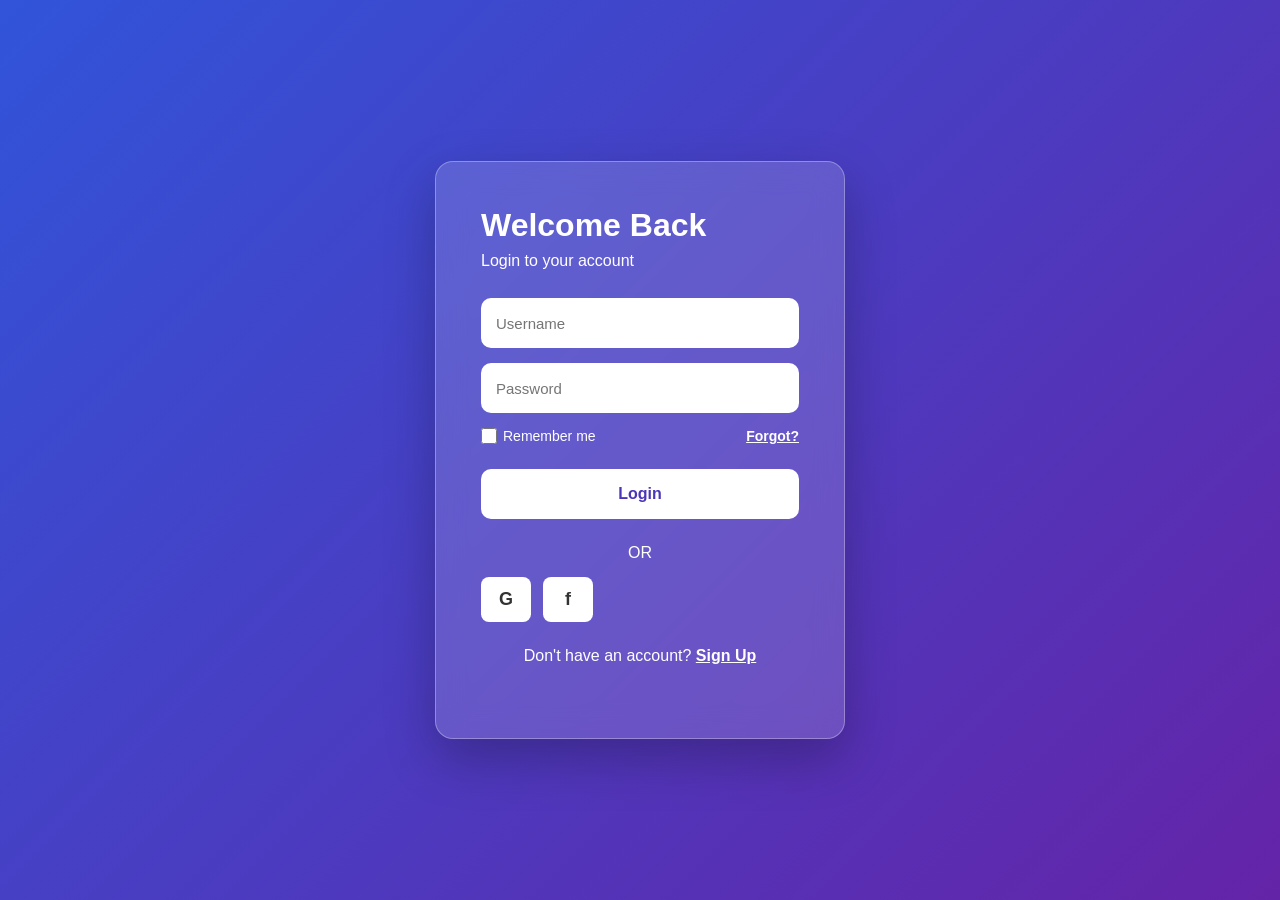
==== index.html @ c054e726 "Initial dashboard version" ====
<!DOCTYPE html>
<html lang="en">

<head>
    <meta charset="UTF-8">
    <meta name="viewport" content="width=device-width, initial-scale=1.0">

    <title>Login Page</title>

    <link rel="stylesheet" href="style.css">
</head>

<body>

    <div class="login-box">

        <h2>Welcome Back</h2>

        <p>Login to your account</p>

        <form id="loginForm">

            <input
                type="text"
                id="username"
                placeholder="Username"
                required
            >

            <input
                type="password"
                id="password"
                placeholder="Password"
                required
            >

            <div class="options">

                <label>
                    <input type="checkbox">
                    Remember me
                </label>

                <a href="#">Forgot?</a>

            </div>

            <button type="submit">
                Login
            </button>

        </form>

        <div class="or">
            OR
        </div>

        <div class="social-login">

            <button>G</button>

            <button>f</button>

        </div>

        <p class="signup">
            Don't have an account?
            <a href="#">Sign Up</a>
        </p>

    </div>

    <script src="script.js"></script>

</body>

</html>
---- style.css ----
* {
    margin: 0;
    padding: 0;
    box-sizing: border-box;
}

body {
    min-height: 100vh;

    display: flex;
    justify-content: center;
    align-items: center;

    font-family: Arial, sans-serif;

    background: linear-gradient(
        135deg,
        #3154d9,
        #6424a8
    );
}

.login-box {
    width: 410px;

    padding: 45px;

    border-radius: 18px;

    background: rgba(255, 255, 255, 0.15);

    border: 1px solid rgba(255, 255, 255, 0.3);

    backdrop-filter: blur(15px);

    box-shadow:
        0 20px 50px rgba(0, 0, 0, 0.25);

    color: white;
}

.login-box h2 {
    font-size: 32px;

    margin-bottom: 8px;
}

.login-box > p {
    margin-bottom: 28px;

    font-size: 16px;
}

form input[type="text"],
form input[type="password"] {

    width: 100%;

    height: 50px;

    padding: 0 15px;

    margin-bottom: 15px;

    border: none;

    outline: none;

    border-radius: 10px;

    font-size: 15px;
}

.options {

    display: flex;

    justify-content: space-between;

    align-items: center;

    margin-bottom: 25px;

    font-size: 14px;
}

.options label {

    display: flex;

    align-items: center;

    gap: 6px;
}

.options input[type="checkbox"] {
    width: 16px;
    height: 16px;
}

a {
    color: white;

    font-weight: bold;

    text-decoration: underline;
}

form button {

    width: 100%;

    height: 50px;

    border: none;

    border-radius: 10px;

    background: white;

    color: #4b35b8;

    font-size: 16px;

    font-weight: bold;

    cursor: pointer;
}

form button:hover {

    transform: translateY(-2px);

    background: #eeeeee;
}

.or {

    text-align: center;

    margin: 25px 0 15px;
}

.social-login {

    display: flex;

    gap: 12px;
}

.social-login button {

    width: 50px;

    height: 45px;

    border: none;

    border-radius: 8px;

    background: white;

    color: #333;

    font-size: 18px;

    font-weight: bold;

    cursor: pointer;
}

.signup {

    text-align: center;

    margin-top: 25px;

    font-size: 14px;
}
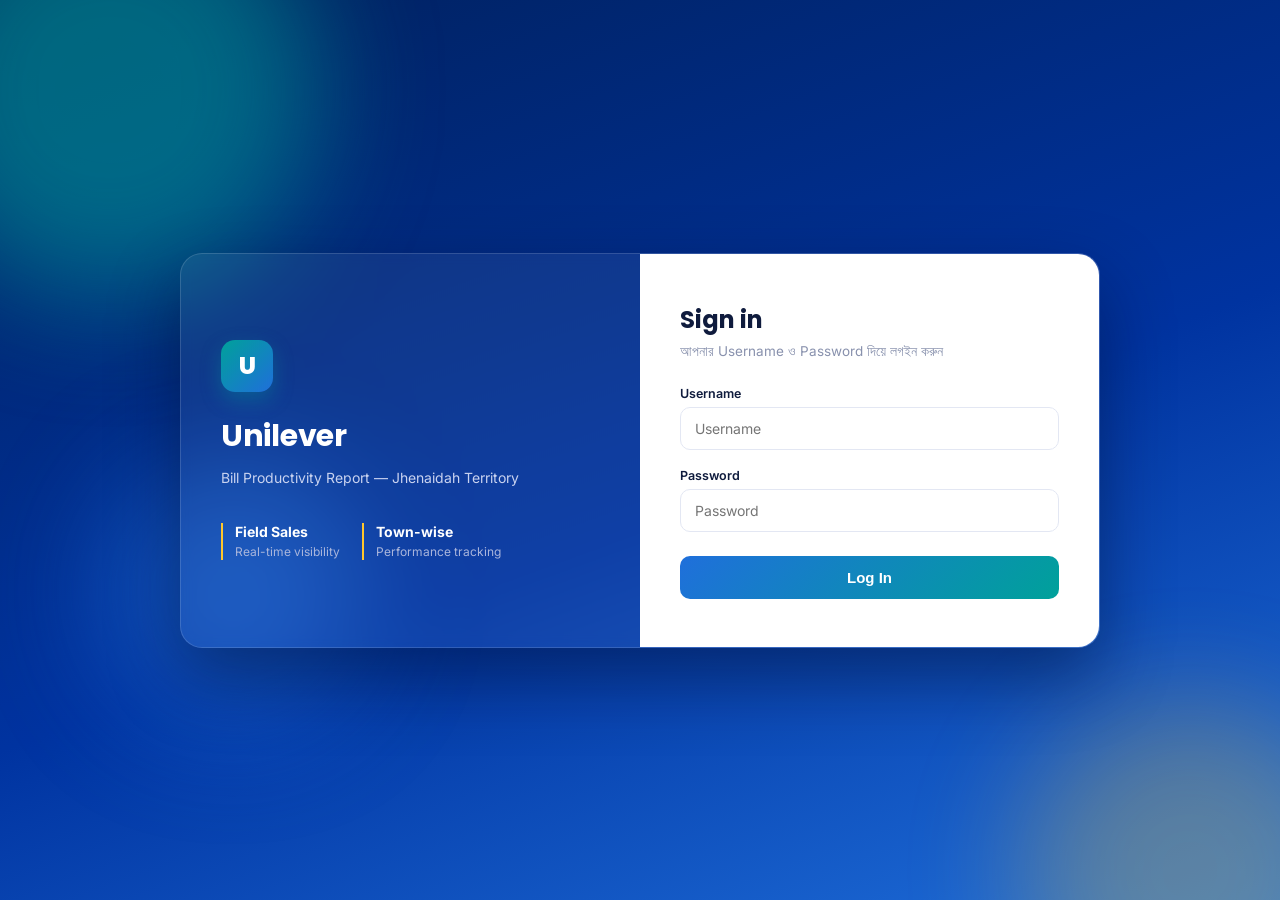
==== commit 9d16cb82: "roles and dashboard animation" ====
--- a/index.html
+++ b/index.html
@@ -1,77 +1,59 @@
 <!DOCTYPE html>
 <html lang="en">
-
 <head>
     <meta charset="UTF-8">
     <meta name="viewport" content="width=device-width, initial-scale=1.0">
-
-    <title>Login Page</title>
-
+    <title>Login | Bill Productivity Report</title>
+    <link rel="preconnect" href="https://fonts.googleapis.com">
+    <link href="https://fonts.googleapis.com/css2?family=Poppins:wght@600;700;800&family=Inter:wght@400;500;600;700&display=swap" rel="stylesheet">
     <link rel="stylesheet" href="style.css">
 </head>
-
 <body>
 
-    <div class="login-box">
+    <div class="bg-orb orb-1"></div>
+    <div class="bg-orb orb-2"></div>
+    <div class="bg-orb orb-3"></div>
 
-        <h2>Welcome Back</h2>
+    <div class="login-wrap">
 
-        <p>Login to your account</p>
+        <div class="brand-side">
+            <div class="brand-mark">U</div>
+            <h1>Unilever</h1>
+            <p>Bill Productivity Report — Jhenaidah Territory</p>
 
-        <form id="loginForm">
-
-            <input
-                type="text"
-                id="username"
-                placeholder="Username"
-                required
-            >
-
-            <input
-                type="password"
-                id="password"
-                placeholder="Password"
-                required
-            >
-
-            <div class="options">
-
-                <label>
-                    <input type="checkbox">
-                    Remember me
-                </label>
-
-                <a href="#">Forgot?</a>
-
+            <div class="brand-stats">
+                <div>
+                    <strong>Field Sales</strong>
+                    <span>Real-time visibility</span>
+                </div>
+                <div>
+                    <strong>Town-wise</strong>
+                    <span>Performance tracking</span>
+                </div>
             </div>
-
-            <button type="submit">
-                Login
-            </button>
-
-        </form>
-
-        <div class="or">
-            OR
         </div>
 
-        <div class="social-login">
+        <div class="login-box">
 
-            <button>G</button>
+            <h2>Sign in</h2>
+            <p class="login-sub">আপনার Username ও Password দিয়ে লগইন করুন</p>
 
-            <button>f</button>
+            <form id="loginForm">
+
+                <label for="username">Username</label>
+                <input type="text" id="username" placeholder="Username" autocomplete="username" required>
+
+                <label for="password">Password</label>
+                <input type="password" id="password" placeholder="Password" autocomplete="current-password" required>
+
+                <button type="submit">Log In</button>
+
+            </form>
 
         </div>
-
-        <p class="signup">
-            Don't have an account?
-            <a href="#">Sign Up</a>
-        </p>
 
     </div>
 
     <script src="script.js"></script>
-
 </body>
-
 </html>
--- a/style.css
+++ b/style.css
@@ -1,179 +1,229 @@
-* {
-    margin: 0;
-    padding: 0;
-    box-sizing: border-box;
-}
-
-body {
-    min-height: 100vh;
-
-    display: flex;
-    justify-content: center;
-    align-items: center;
-
-    font-family: Arial, sans-serif;
-
-    background: linear-gradient(
-        135deg,
-        #3154d9,
-        #6424a8
-    );
-}
-
-.login-box {
-    width: 410px;
-
-    padding: 45px;
-
-    border-radius: 18px;
-
-    background: rgba(255, 255, 255, 0.15);
-
-    border: 1px solid rgba(255, 255, 255, 0.3);
-
-    backdrop-filter: blur(15px);
-
-    box-shadow:
-        0 20px 50px rgba(0, 0, 0, 0.25);
-
-    color: white;
-}
-
-.login-box h2 {
-    font-size: 32px;
-
-    margin-bottom: 8px;
-}
-
-.login-box > p {
-    margin-bottom: 28px;
-
-    font-size: 16px;
-}
-
-form input[type="text"],
-form input[type="password"] {
-
-    width: 100%;
-
-    height: 50px;
-
-    padding: 0 15px;
-
-    margin-bottom: 15px;
-
-    border: none;
-
-    outline: none;
-
-    border-radius: 10px;
-
-    font-size: 15px;
-}
-
-.options {
-
-    display: flex;
-
-    justify-content: space-between;
-
-    align-items: center;
-
-    margin-bottom: 25px;
-
-    font-size: 14px;
-}
-
-.options label {
-
-    display: flex;
-
-    align-items: center;
-
-    gap: 6px;
-}
-
-.options input[type="checkbox"] {
-    width: 16px;
-    height: 16px;
-}
-
-a {
-    color: white;
-
-    font-weight: bold;
-
-    text-decoration: underline;
-}
-
-form button {
-
-    width: 100%;
-
-    height: 50px;
-
-    border: none;
-
-    border-radius: 10px;
-
-    background: white;
-
-    color: #4b35b8;
-
-    font-size: 16px;
-
-    font-weight: bold;
-
-    cursor: pointer;
-}
-
-form button:hover {
-
-    transform: translateY(-2px);
-
-    background: #eeeeee;
-}
-
-.or {
-
-    text-align: center;
-
-    margin: 25px 0 15px;
-}
-
-.social-login {
-
-    display: flex;
-
-    gap: 12px;
-}
-
-.social-login button {
-
-    width: 50px;
-
-    height: 45px;
-
-    border: none;
-
-    border-radius: 8px;
-
-    background: white;
-
-    color: #333;
-
-    font-size: 18px;
-
-    font-weight: bold;
-
-    cursor: pointer;
-}
-
-.signup {
-
-    text-align: center;
-
-    margin-top: 25px;
-
-    font-size: 14px;
+:root{
+  --u-blue-deep:#00205b;
+  --u-blue:#0033a0;
+  --u-blue-bright:#1f6fdb;
+  --u-teal:#00a19a;
+  --u-gold:#ffc72c;
+  --ink:#0f1b3d;
+  --muted:#8891ad;
+}
+
+*{box-sizing:border-box;}
+
+body{
+  margin:0;
+  min-height:100vh;
+  font-family:'Inter', 'Noto Sans Bengali', system-ui, sans-serif;
+  background:linear-gradient(160deg, var(--u-blue-deep) 0%, var(--u-blue) 55%, var(--u-blue-bright) 100%);
+  display:flex;
+  align-items:center;
+  justify-content:center;
+  overflow:hidden;
+  position:relative;
+  padding:24px;
+}
+
+h1, h2{ font-family:'Poppins', 'Noto Sans Bengali', sans-serif; }
+
+/* ===================================== */
+/* AMBIENT ANIMATED ORBS */
+/* ===================================== */
+
+.bg-orb{
+  position:fixed;
+  border-radius:50%;
+  filter:blur(60px);
+  opacity:0.55;
+  z-index:0;
+  animation:float 14s ease-in-out infinite;
+}
+
+.orb-1{
+  width:420px; height:420px;
+  background:var(--u-teal);
+  top:-120px; left:-100px;
+  animation-delay:0s;
+}
+
+.orb-2{
+  width:340px; height:340px;
+  background:var(--u-gold);
+  opacity:0.28;
+  bottom:-140px; right:-80px;
+  animation-delay:2.5s;
+}
+
+.orb-3{
+  width:260px; height:260px;
+  background:var(--u-blue-bright);
+  bottom:20%; left:8%;
+  animation-delay:5s;
+}
+
+@keyframes float{
+  0%, 100%{ transform:translate(0,0) scale(1); }
+  50%{ transform:translate(30px, -25px) scale(1.08); }
+}
+
+/* ===================================== */
+/* LAYOUT */
+/* ===================================== */
+
+.login-wrap{
+  position:relative;
+  z-index:1;
+  display:flex;
+  width:100%;
+  max-width:920px;
+  background:rgba(255,255,255,0.06);
+  border:1px solid rgba(255,255,255,0.14);
+  border-radius:22px;
+  overflow:hidden;
+  backdrop-filter:blur(6px);
+  box-shadow:0 30px 70px rgba(0,10,40,0.45);
+  animation:riseIn .5s ease both;
+}
+
+@keyframes riseIn{
+  from{ opacity:0; transform:translateY(18px); }
+  to{ opacity:1; transform:translateY(0); }
+}
+
+/* Left brand panel */
+
+.brand-side{
+  flex:1;
+  min-width:280px;
+  padding:48px 40px;
+  color:#fff;
+  display:flex;
+  flex-direction:column;
+  justify-content:center;
+}
+
+.brand-mark{
+  width:52px; height:52px;
+  border-radius:14px;
+  background:linear-gradient(135deg, var(--u-teal), var(--u-blue-bright));
+  display:flex;
+  align-items:center;
+  justify-content:center;
+  font-family:'Poppins', sans-serif;
+  font-weight:800;
+  font-size:24px;
+  margin-bottom:22px;
+  box-shadow:0 8px 20px rgba(0,161,154,0.35);
+}
+
+.brand-side h1{
+  margin:0 0 8px 0;
+  font-size:30px;
+  font-weight:700;
+  letter-spacing:-0.3px;
+}
+
+.brand-side p{
+  margin:0 0 34px 0;
+  color:#c9d3f0;
+  font-size:14px;
+  line-height:1.6;
+}
+
+.brand-stats{
+  display:flex;
+  gap:22px;
+}
+
+.brand-stats div{
+  border-left:2px solid var(--u-gold);
+  padding-left:12px;
+}
+
+.brand-stats strong{
+  display:block;
+  font-size:14px;
+  font-weight:700;
+}
+
+.brand-stats span{
+  font-size:12px;
+  color:#aab6dc;
+}
+
+/* Right login card */
+
+.login-box{
+  flex:1;
+  min-width:300px;
+  background:#ffffff;
+  padding:48px 40px;
+  display:flex;
+  flex-direction:column;
+  justify-content:center;
+}
+
+.login-box h2{
+  margin:0 0 6px 0;
+  font-size:24px;
+  color:var(--ink);
+}
+
+.login-sub{
+  margin:0 0 26px 0;
+  color:var(--muted);
+  font-size:13.5px;
+}
+
+#loginForm label{
+  display:block;
+  font-size:12.5px;
+  font-weight:600;
+  color:var(--ink);
+  margin:0 0 6px 0;
+}
+
+#loginForm input{
+  width:100%;
+  padding:12px 14px;
+  border:1.5px solid #e3e7f3;
+  border-radius:10px;
+  font-size:14px;
+  margin-bottom:18px;
+  transition:border-color .15s ease, box-shadow .15s ease;
+  font-family:inherit;
+}
+
+#loginForm input:focus{
+  outline:none;
+  border-color:var(--u-blue-bright);
+  box-shadow:0 0 0 3px rgba(31,111,219,0.15);
+}
+
+#loginForm button{
+  width:100%;
+  padding:13px;
+  border:none;
+  border-radius:10px;
+  background:linear-gradient(135deg, var(--u-blue-bright), var(--u-teal));
+  color:#fff;
+  font-size:15px;
+  font-weight:700;
+  cursor:pointer;
+  margin-top:6px;
+  transition:transform .12s ease, box-shadow .2s ease;
+}
+
+#loginForm button:hover{
+  box-shadow:0 10px 24px rgba(31,111,219,0.35);
+  transform:translateY(-1px);
+}
+
+#loginForm button:active{
+  transform:scale(0.98);
+}
+
+@media (max-width: 720px){
+  .login-wrap{ flex-direction:column; }
+  .brand-side{ padding:36px 30px 20px 30px; }
+  .login-box{ padding:30px; }
 }
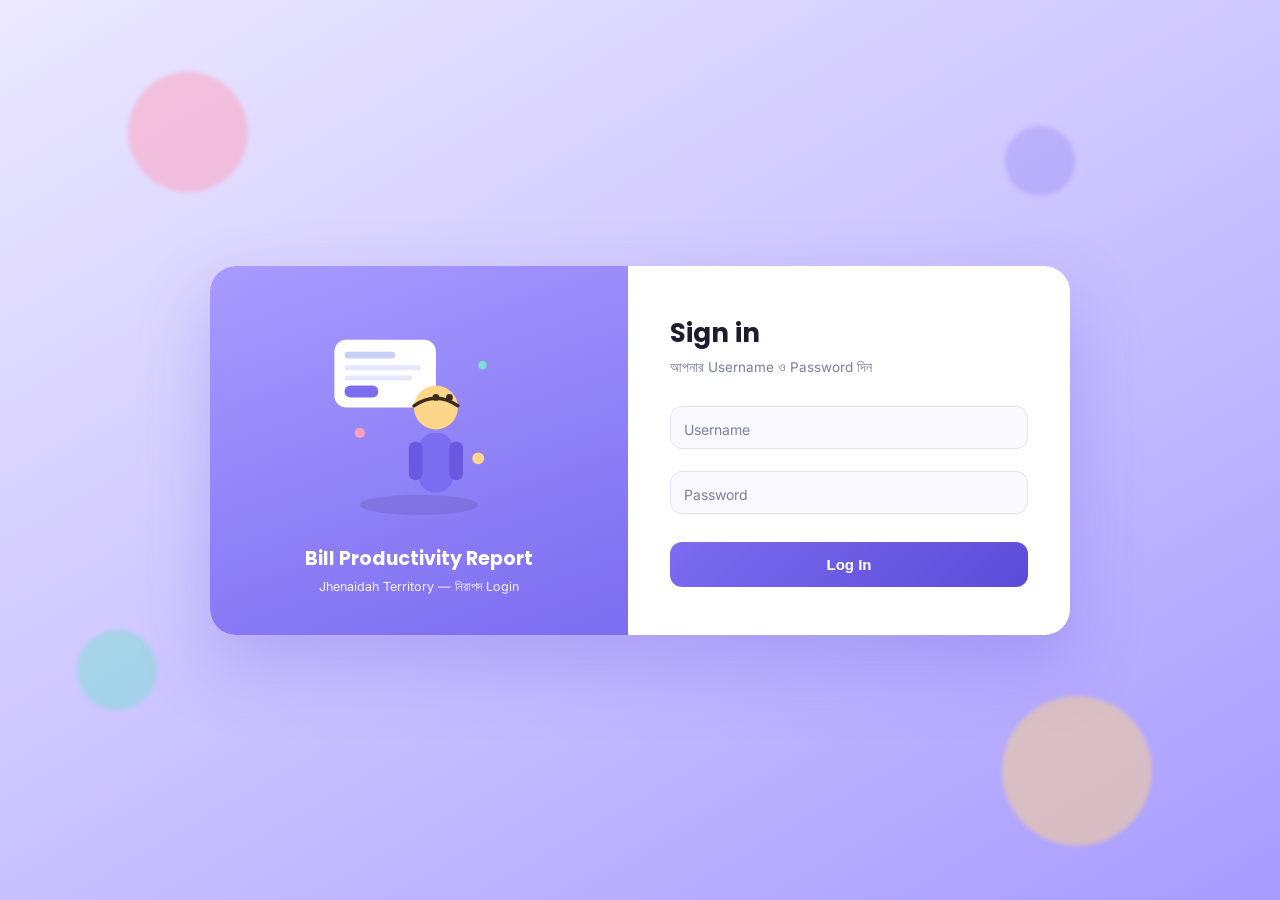
==== commit 26ced9cf: "Run it" ====
--- a/index.html
+++ b/index.html
@@ -10,43 +10,72 @@
 </head>
 <body>
 
-    <div class="bg-orb orb-1"></div>
-    <div class="bg-orb orb-2"></div>
-    <div class="bg-orb orb-3"></div>
+    <span class="shape shape-1"></span>
+    <span class="shape shape-2"></span>
+    <span class="shape shape-3"></span>
+    <span class="shape shape-4"></span>
 
-    <div class="login-wrap">
+    <div class="login-card">
 
-        <div class="brand-side">
-            <div class="brand-mark">U</div>
-            <h1>Unilever</h1>
-            <p>Bill Productivity Report — Jhenaidah Territory</p>
+        <div class="illustration">
 
-            <div class="brand-stats">
-                <div>
-                    <strong>Field Sales</strong>
-                    <span>Real-time visibility</span>
-                </div>
-                <div>
-                    <strong>Town-wise</strong>
-                    <span>Performance tracking</span>
-                </div>
-            </div>
+            <svg viewBox="0 0 260 260" xmlns="http://www.w3.org/2000/svg">
+
+                <!-- soft ground shadow -->
+                <ellipse cx="130" cy="235" rx="70" ry="12" fill="#0b0f2b" opacity="0.10"/>
+
+                <!-- floating dashboard card behind figure -->
+                <g class="float-slow">
+                    <rect x="30" y="40" width="120" height="80" rx="14" fill="#ffffff"/>
+                    <rect x="42" y="54" width="60" height="8" rx="4" fill="#c9d0f7"/>
+                    <rect x="42" y="70" width="90" height="6" rx="3" fill="#e4e8fb"/>
+                    <rect x="42" y="82" width="80" height="6" rx="3" fill="#e4e8fb"/>
+                    <rect x="42" y="94" width="40" height="14" rx="7" fill="#7c6cf0"/>
+                </g>
+
+                <!-- character: simple friendly figure -->
+                <g class="float-fig">
+                    <circle cx="150" cy="120" r="26" fill="#ffd58a"/>
+                    <path d="M124 118 q26 -18 52 0" stroke="#3a2c1a" stroke-width="4" fill="none" stroke-linecap="round"/>
+                    <rect x="130" y="150" width="40" height="70" rx="18" fill="#7c6cf0"/>
+                    <rect x="118" y="160" width="16" height="46" rx="8" fill="#6a59e0"/>
+                    <rect x="166" y="160" width="16" height="46" rx="8" fill="#6a59e0"/>
+                    <circle cx="150" cy="108" r="4" fill="#3a2c1a"/>
+                    <circle cx="166" cy="108" r="4" fill="#3a2c1a"/>
+                </g>
+
+                <!-- small orbiting dot accents -->
+                <circle class="orbit-dot dot-a" cx="60" cy="150" r="6" fill="#ff9fbb"/>
+                <circle class="orbit-dot dot-b" cx="205" cy="70" r="5" fill="#7ce0d3"/>
+                <circle class="orbit-dot dot-c" cx="200" cy="180" r="7" fill="#ffd58a"/>
+
+            </svg>
+
+            <h2>Bill Productivity Report</h2>
+            <p>Jhenaidah Territory — নিরাপদ Login</p>
+
         </div>
 
-        <div class="login-box">
+        <div class="form-side">
 
-            <h2>Sign in</h2>
-            <p class="login-sub">আপনার Username ও Password দিয়ে লগইন করুন</p>
+            <h1>Sign in</h1>
+            <p class="sub">আপনার Username ও Password দিন</p>
 
             <form id="loginForm">
 
-                <label for="username">Username</label>
-                <input type="text" id="username" placeholder="Username" autocomplete="username" required>
+                <div class="field">
+                    <input type="text" id="username" placeholder=" " autocomplete="username" required>
+                    <label for="username">Username</label>
+                </div>
 
-                <label for="password">Password</label>
-                <input type="password" id="password" placeholder="Password" autocomplete="current-password" required>
+                <div class="field">
+                    <input type="password" id="password" placeholder=" " autocomplete="current-password" required>
+                    <label for="password">Password</label>
+                </div>
 
-                <button type="submit">Log In</button>
+                <button type="submit">
+                    <span>Log In</span>
+                </button>
 
             </form>
 
--- a/style.css
+++ b/style.css
@@ -1,11 +1,10 @@
 :root{
-  --u-blue-deep:#00205b;
-  --u-blue:#0033a0;
-  --u-blue-bright:#1f6fdb;
-  --u-teal:#00a19a;
-  --u-gold:#ffc72c;
-  --ink:#0f1b3d;
-  --muted:#8891ad;
+  --lav-1:#c9c0ff;
+  --lav-2:#a79bff;
+  --purple:#7c6cf0;
+  --purple-dark:#5c4bd8;
+  --ink:#1c1d2e;
+  --muted:#7a7f9a;
 }
 
 *{box-sizing:border-box;}
@@ -14,7 +13,7 @@
   margin:0;
   min-height:100vh;
   font-family:'Inter', 'Noto Sans Bengali', system-ui, sans-serif;
-  background:linear-gradient(160deg, var(--u-blue-deep) 0%, var(--u-blue) 55%, var(--u-blue-bright) 100%);
+  background:linear-gradient(150deg, #ece9ff 0%, var(--lav-1) 55%, var(--lav-2) 100%);
   display:flex;
   align-items:center;
   justify-content:center;
@@ -26,61 +25,66 @@
 h1, h2{ font-family:'Poppins', 'Noto Sans Bengali', sans-serif; }
 
 /* ===================================== */
-/* AMBIENT ANIMATED ORBS */
-/* ===================================== */
-
-.bg-orb{
+/* FLOATING BACKGROUND SHAPES */
+/* ===================================== */
+
+.shape{
   position:fixed;
   border-radius:50%;
-  filter:blur(60px);
-  opacity:0.55;
+  opacity:0.5;
   z-index:0;
-  animation:float 14s ease-in-out infinite;
-}
-
-.orb-1{
-  width:420px; height:420px;
-  background:var(--u-teal);
-  top:-120px; left:-100px;
-  animation-delay:0s;
-}
-
-.orb-2{
-  width:340px; height:340px;
-  background:var(--u-gold);
-  opacity:0.28;
-  bottom:-140px; right:-80px;
-  animation-delay:2.5s;
-}
-
-.orb-3{
-  width:260px; height:260px;
-  background:var(--u-blue-bright);
-  bottom:20%; left:8%;
-  animation-delay:5s;
-}
-
-@keyframes float{
-  0%, 100%{ transform:translate(0,0) scale(1); }
-  50%{ transform:translate(30px, -25px) scale(1.08); }
-}
-
-/* ===================================== */
-/* LAYOUT */
-/* ===================================== */
-
-.login-wrap{
+  filter:blur(2px);
+}
+
+.shape-1{
+  width:120px; height:120px;
+  background:#ff9fbb;
+  top:8%; left:10%;
+  animation:drift1 9s ease-in-out infinite;
+}
+.shape-2{
+  width:80px; height:80px;
+  background:#7ce0d3;
+  top:70%; left:6%;
+  animation:drift2 11s ease-in-out infinite;
+}
+.shape-3{
+  width:150px; height:150px;
+  background:#ffd58a;
+  bottom:6%; right:10%;
+  animation:drift1 12s ease-in-out infinite reverse;
+}
+.shape-4{
+  width:70px; height:70px;
+  background:var(--purple);
+  opacity:0.25;
+  top:14%; right:16%;
+  animation:drift2 8s ease-in-out infinite;
+}
+
+@keyframes drift1{
+  0%,100%{ transform:translate(0,0); }
+  50%{ transform:translate(24px,-30px); }
+}
+@keyframes drift2{
+  0%,100%{ transform:translate(0,0); }
+  50%{ transform:translate(-20px,26px); }
+}
+
+/* ===================================== */
+/* LOGIN CARD */
+/* ===================================== */
+
+.login-card{
   position:relative;
   z-index:1;
   display:flex;
   width:100%;
-  max-width:920px;
-  background:rgba(255,255,255,0.06);
-  border:1px solid rgba(255,255,255,0.14);
-  border-radius:22px;
+  max-width:860px;
+  background:#ffffff;
+  border-radius:26px;
   overflow:hidden;
-  backdrop-filter:blur(6px);
-  box-shadow:0 30px 70px rgba(0,10,40,0.45);
+  box-shadow:0 30px 70px rgba(92,75,216,0.25);
   animation:riseIn .5s ease both;
 }
 
@@ -89,122 +93,136 @@
   to{ opacity:1; transform:translateY(0); }
 }
 
-/* Left brand panel */
-
-.brand-side{
+/* Left illustration panel */
+
+.illustration{
+  flex:1;
+  min-width:260px;
+  background:linear-gradient(160deg, var(--lav-2), var(--purple));
+  padding:36px 30px;
+  display:flex;
+  flex-direction:column;
+  align-items:center;
+  justify-content:center;
+  text-align:center;
+  color:#fff;
+}
+
+.illustration svg{
+  width:220px;
+  height:auto;
+  margin-bottom:18px;
+}
+
+.float-fig{
+  animation:bob 3.2s ease-in-out infinite;
+  transform-origin:150px 150px;
+}
+.float-slow{
+  animation:bob 4s ease-in-out infinite;
+  animation-delay:.3s;
+  transform-origin:90px 80px;
+}
+
+@keyframes bob{
+  0%,100%{ transform:translateY(0); }
+  50%{ transform:translateY(-6px); }
+}
+
+.orbit-dot{ animation:twinkle 2.4s ease-in-out infinite; }
+.dot-a{ animation-delay:0s; }
+.dot-b{ animation-delay:.6s; }
+.dot-c{ animation-delay:1.1s; }
+
+@keyframes twinkle{
+  0%,100%{ opacity:0.4; transform:scale(0.9); }
+  50%{ opacity:1; transform:scale(1.15); }
+}
+
+.illustration h2{
+  margin:0 0 6px 0;
+  font-size:19px;
+  font-weight:700;
+}
+
+.illustration p{
+  margin:0;
+  font-size:12.5px;
+  opacity:0.9;
+}
+
+/* Right form panel */
+
+.form-side{
   flex:1;
   min-width:280px;
-  padding:48px 40px;
-  color:#fff;
+  padding:48px 42px;
   display:flex;
   flex-direction:column;
   justify-content:center;
 }
 
-.brand-mark{
-  width:52px; height:52px;
-  border-radius:14px;
-  background:linear-gradient(135deg, var(--u-teal), var(--u-blue-bright));
-  display:flex;
-  align-items:center;
-  justify-content:center;
-  font-family:'Poppins', sans-serif;
-  font-weight:800;
-  font-size:24px;
-  margin-bottom:22px;
-  box-shadow:0 8px 20px rgba(0,161,154,0.35);
-}
-
-.brand-side h1{
-  margin:0 0 8px 0;
-  font-size:30px;
-  font-weight:700;
-  letter-spacing:-0.3px;
-}
-
-.brand-side p{
-  margin:0 0 34px 0;
-  color:#c9d3f0;
-  font-size:14px;
-  line-height:1.6;
-}
-
-.brand-stats{
-  display:flex;
-  gap:22px;
-}
-
-.brand-stats div{
-  border-left:2px solid var(--u-gold);
-  padding-left:12px;
-}
-
-.brand-stats strong{
-  display:block;
-  font-size:14px;
-  font-weight:700;
-}
-
-.brand-stats span{
-  font-size:12px;
-  color:#aab6dc;
-}
-
-/* Right login card */
-
-.login-box{
-  flex:1;
-  min-width:300px;
-  background:#ffffff;
-  padding:48px 40px;
-  display:flex;
-  flex-direction:column;
-  justify-content:center;
-}
-
-.login-box h2{
+.form-side h1{
   margin:0 0 6px 0;
-  font-size:24px;
+  font-size:26px;
   color:var(--ink);
 }
 
-.login-sub{
-  margin:0 0 26px 0;
+.sub{
+  margin:0 0 30px 0;
   color:var(--muted);
   font-size:13.5px;
 }
 
-#loginForm label{
-  display:block;
-  font-size:12.5px;
+/* Floating label fields */
+
+.field{
+  position:relative;
+  margin-bottom:22px;
+}
+
+.field input{
+  width:100%;
+  padding:16px 14px 8px 14px;
+  border:1.5px solid #e4e2f7;
+  border-radius:12px;
+  font-size:14.5px;
+  font-family:inherit;
+  background:#faf9ff;
+  transition:border-color .15s ease, box-shadow .15s ease;
+}
+
+.field input:focus{
+  outline:none;
+  border-color:var(--purple);
+  box-shadow:0 0 0 3px rgba(124,108,240,0.15);
+}
+
+.field label{
+  position:absolute;
+  left:14px;
+  top:15px;
+  font-size:14px;
+  color:var(--muted);
+  pointer-events:none;
+  transition:all .15s ease;
+  background:transparent;
+}
+
+.field input:focus + label,
+.field input:not(:placeholder-shown) + label{
+  top:5px;
+  font-size:11px;
+  color:var(--purple);
   font-weight:600;
-  color:var(--ink);
-  margin:0 0 6px 0;
-}
-
-#loginForm input{
-  width:100%;
-  padding:12px 14px;
-  border:1.5px solid #e3e7f3;
-  border-radius:10px;
-  font-size:14px;
-  margin-bottom:18px;
-  transition:border-color .15s ease, box-shadow .15s ease;
-  font-family:inherit;
-}
-
-#loginForm input:focus{
-  outline:none;
-  border-color:var(--u-blue-bright);
-  box-shadow:0 0 0 3px rgba(31,111,219,0.15);
 }
 
 #loginForm button{
   width:100%;
-  padding:13px;
+  padding:14px;
   border:none;
-  border-radius:10px;
-  background:linear-gradient(135deg, var(--u-blue-bright), var(--u-teal));
+  border-radius:12px;
+  background:linear-gradient(135deg, var(--purple), var(--purple-dark));
   color:#fff;
   font-size:15px;
   font-weight:700;
@@ -214,16 +232,17 @@
 }
 
 #loginForm button:hover{
-  box-shadow:0 10px 24px rgba(31,111,219,0.35);
-  transform:translateY(-1px);
+  box-shadow:0 14px 28px rgba(92,75,216,0.4);
+  transform:translateY(-2px);
 }
 
 #loginForm button:active{
-  transform:scale(0.98);
+  transform:scale(0.97);
 }
 
 @media (max-width: 720px){
-  .login-wrap{ flex-direction:column; }
-  .brand-side{ padding:36px 30px 20px 30px; }
-  .login-box{ padding:30px; }
+  .login-card{ flex-direction:column; }
+  .illustration{ padding:30px 24px; }
+  .illustration svg{ width:170px; }
+  .form-side{ padding:32px 26px; }
 }
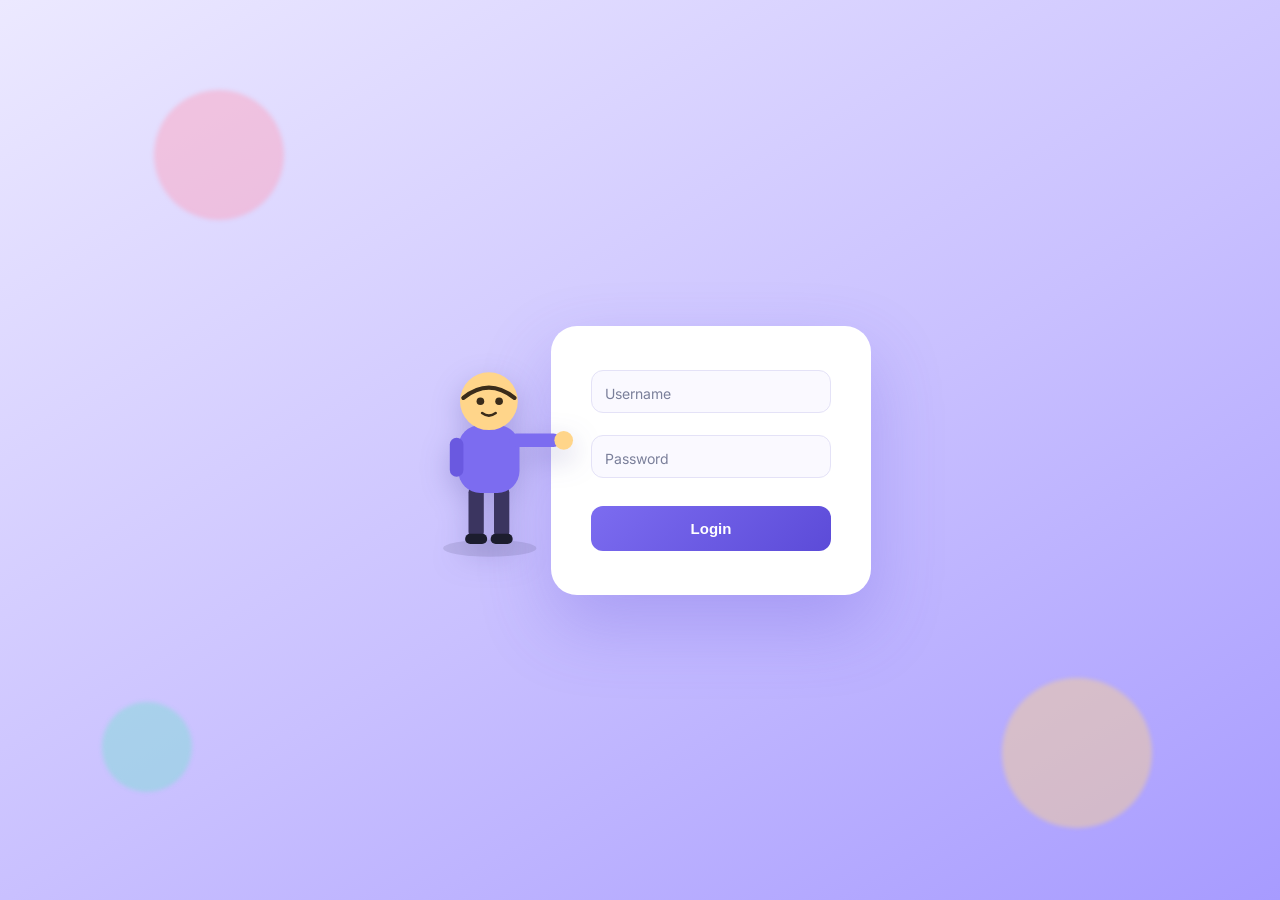
==== commit bf272f93: "run" ====
--- a/index.html
+++ b/index.html
@@ -13,53 +13,42 @@
     <span class="shape shape-1"></span>
     <span class="shape shape-2"></span>
     <span class="shape shape-3"></span>
-    <span class="shape shape-4"></span>
 
-    <div class="login-card">
+    <div class="login-stage">
 
-        <div class="illustration">
+        <!-- Character standing beside / reaching toward the form -->
+        <svg class="character" viewBox="0 0 200 300" xmlns="http://www.w3.org/2000/svg">
 
-            <svg viewBox="0 0 260 260" xmlns="http://www.w3.org/2000/svg">
+            <ellipse cx="95" cy="285" rx="55" ry="10" fill="#0b0f2b" opacity="0.10"/>
 
-                <!-- soft ground shadow -->
-                <ellipse cx="130" cy="235" rx="70" ry="12" fill="#0b0f2b" opacity="0.10"/>
+            <!-- legs -->
+            <rect x="70" y="210" width="18" height="65" rx="9" fill="#3b3560"/>
+            <rect x="100" y="210" width="18" height="65" rx="9" fill="#3b3560"/>
+            <rect x="66" y="268" width="26" height="12" rx="6" fill="#1c1d2e"/>
+            <rect x="96" y="268" width="26" height="12" rx="6" fill="#1c1d2e"/>
 
-                <!-- floating dashboard card behind figure -->
-                <g class="float-slow">
-                    <rect x="30" y="40" width="120" height="80" rx="14" fill="#ffffff"/>
-                    <rect x="42" y="54" width="60" height="8" rx="4" fill="#c9d0f7"/>
-                    <rect x="42" y="70" width="90" height="6" rx="3" fill="#e4e8fb"/>
-                    <rect x="42" y="82" width="80" height="6" rx="3" fill="#e4e8fb"/>
-                    <rect x="42" y="94" width="40" height="14" rx="7" fill="#7c6cf0"/>
-                </g>
+            <!-- body -->
+            <rect x="58" y="140" width="72" height="80" rx="26" fill="#7c6cf0"/>
 
-                <!-- character: simple friendly figure -->
-                <g class="float-fig">
-                    <circle cx="150" cy="120" r="26" fill="#ffd58a"/>
-                    <path d="M124 118 q26 -18 52 0" stroke="#3a2c1a" stroke-width="4" fill="none" stroke-linecap="round"/>
-                    <rect x="130" y="150" width="40" height="70" rx="18" fill="#7c6cf0"/>
-                    <rect x="118" y="160" width="16" height="46" rx="8" fill="#6a59e0"/>
-                    <rect x="166" y="160" width="16" height="46" rx="8" fill="#6a59e0"/>
-                    <circle cx="150" cy="108" r="4" fill="#3a2c1a"/>
-                    <circle cx="166" cy="108" r="4" fill="#3a2c1a"/>
-                </g>
+            <!-- reaching arm (toward the form on the right) -->
+            <g class="reach-arm">
+                <rect x="118" y="150" width="60" height="16" rx="8" fill="#7c6cf0"/>
+                <circle cx="182" cy="158" r="11" fill="#ffd58a"/>
+            </g>
 
-                <!-- small orbiting dot accents -->
-                <circle class="orbit-dot dot-a" cx="60" cy="150" r="6" fill="#ff9fbb"/>
-                <circle class="orbit-dot dot-b" cx="205" cy="70" r="5" fill="#7ce0d3"/>
-                <circle class="orbit-dot dot-c" cx="200" cy="180" r="7" fill="#ffd58a"/>
+            <!-- other arm resting -->
+            <rect x="48" y="155" width="16" height="46" rx="8" fill="#6a59e0"/>
 
-            </svg>
+            <!-- head -->
+            <circle cx="94" cy="112" r="34" fill="#ffd58a"/>
+            <path d="M64 108 q30 -24 60 0" stroke="#3a2c1a" stroke-width="5" fill="none" stroke-linecap="round"/>
+            <circle cx="84" cy="112" r="4.5" fill="#3a2c1a"/>
+            <circle cx="106" cy="112" r="4.5" fill="#3a2c1a"/>
+            <path d="M86 126 q8 6 16 0" stroke="#3a2c1a" stroke-width="3" fill="none" stroke-linecap="round"/>
 
-            <h2>Bill Productivity Report</h2>
-            <p>Jhenaidah Territory — নিরাপদ Login</p>
+        </svg>
 
-        </div>
-
-        <div class="form-side">
-
-            <h1>Sign in</h1>
-            <p class="sub">আপনার Username ও Password দিন</p>
+        <div class="login-card">
 
             <form id="loginForm">
 
@@ -73,9 +62,7 @@
                     <label for="password">Password</label>
                 </div>
 
-                <button type="submit">
-                    <span>Log In</span>
-                </button>
+                <button type="submit">Login</button>
 
             </form>
 
--- a/style.css
+++ b/style.css
@@ -1,5 +1,5 @@
 :root{
-  --lav-1:#c9c0ff;
+  --lav-1:#ece9ff;
   --lav-2:#a79bff;
   --purple:#7c6cf0;
   --purple-dark:#5c4bd8;
@@ -13,7 +13,7 @@
   margin:0;
   min-height:100vh;
   font-family:'Inter', 'Noto Sans Bengali', system-ui, sans-serif;
-  background:linear-gradient(150deg, #ece9ff 0%, var(--lav-1) 55%, var(--lav-2) 100%);
+  background:linear-gradient(150deg, var(--lav-1) 0%, #c9c0ff 55%, var(--lav-2) 100%);
   display:flex;
   align-items:center;
   justify-content:center;
@@ -22,8 +22,6 @@
   padding:24px;
 }
 
-h1, h2{ font-family:'Poppins', 'Noto Sans Bengali', sans-serif; }
-
 /* ===================================== */
 /* FLOATING BACKGROUND SHAPES */
 /* ===================================== */
@@ -31,60 +29,48 @@
 .shape{
   position:fixed;
   border-radius:50%;
-  opacity:0.5;
+  opacity:0.45;
   z-index:0;
   filter:blur(2px);
 }
 
 .shape-1{
-  width:120px; height:120px;
+  width:130px; height:130px;
   background:#ff9fbb;
-  top:8%; left:10%;
+  top:10%; left:12%;
   animation:drift1 9s ease-in-out infinite;
 }
 .shape-2{
-  width:80px; height:80px;
+  width:90px; height:90px;
   background:#7ce0d3;
-  top:70%; left:6%;
+  bottom:12%; left:8%;
   animation:drift2 11s ease-in-out infinite;
 }
 .shape-3{
   width:150px; height:150px;
   background:#ffd58a;
-  bottom:6%; right:10%;
+  bottom:8%; right:10%;
   animation:drift1 12s ease-in-out infinite reverse;
-}
-.shape-4{
-  width:70px; height:70px;
-  background:var(--purple);
-  opacity:0.25;
-  top:14%; right:16%;
-  animation:drift2 8s ease-in-out infinite;
 }
 
 @keyframes drift1{
   0%,100%{ transform:translate(0,0); }
-  50%{ transform:translate(24px,-30px); }
+  50%{ transform:translate(24px,-26px); }
 }
 @keyframes drift2{
   0%,100%{ transform:translate(0,0); }
-  50%{ transform:translate(-20px,26px); }
+  50%{ transform:translate(-18px,22px); }
 }
 
 /* ===================================== */
-/* LOGIN CARD */
+/* STAGE: character + card together */
 /* ===================================== */
 
-.login-card{
+.login-stage{
   position:relative;
   z-index:1;
   display:flex;
-  width:100%;
-  max-width:860px;
-  background:#ffffff;
-  border-radius:26px;
-  overflow:hidden;
-  box-shadow:0 30px 70px rgba(92,75,216,0.25);
+  align-items:flex-end;
   animation:riseIn .5s ease both;
 }
 
@@ -93,35 +79,14 @@
   to{ opacity:1; transform:translateY(0); }
 }
 
-/* Left illustration panel */
-
-.illustration{
-  flex:1;
-  min-width:260px;
-  background:linear-gradient(160deg, var(--lav-2), var(--purple));
-  padding:36px 30px;
-  display:flex;
-  flex-direction:column;
-  align-items:center;
-  justify-content:center;
-  text-align:center;
-  color:#fff;
-}
-
-.illustration svg{
-  width:220px;
+.character{
+  width:170px;
   height:auto;
-  margin-bottom:18px;
-}
-
-.float-fig{
-  animation:bob 3.2s ease-in-out infinite;
-  transform-origin:150px 150px;
-}
-.float-slow{
-  animation:bob 4s ease-in-out infinite;
-  animation-delay:.3s;
-  transform-origin:90px 80px;
+  margin-right:-28px;
+  margin-bottom:34px;
+  animation:bob 3s ease-in-out infinite;
+  transform-origin:center bottom;
+  filter:drop-shadow(0 10px 14px rgba(60,50,140,0.25));
 }
 
 @keyframes bob{
@@ -129,52 +94,27 @@
   50%{ transform:translateY(-6px); }
 }
 
-.orbit-dot{ animation:twinkle 2.4s ease-in-out infinite; }
-.dot-a{ animation-delay:0s; }
-.dot-b{ animation-delay:.6s; }
-.dot-c{ animation-delay:1.1s; }
-
-@keyframes twinkle{
-  0%,100%{ opacity:0.4; transform:scale(0.9); }
-  50%{ opacity:1; transform:scale(1.15); }
+.reach-arm{
+  animation:reach 2.4s ease-in-out infinite;
+  transform-origin:118px 158px;
 }
 
-.illustration h2{
-  margin:0 0 6px 0;
-  font-size:19px;
-  font-weight:700;
+@keyframes reach{
+  0%,100%{ transform:rotate(0deg) translateX(0); }
+  50%{ transform:rotate(-4deg) translateX(4px); }
 }
 
-.illustration p{
-  margin:0;
-  font-size:12.5px;
-  opacity:0.9;
+/* ===================================== */
+/* LOGIN CARD */
+/* ===================================== */
+
+.login-card{
+  background:#ffffff;
+  border-radius:26px;
+  padding:44px 40px;
+  width:320px;
+  box-shadow:0 30px 70px rgba(92,75,216,0.28);
 }
-
-/* Right form panel */
-
-.form-side{
-  flex:1;
-  min-width:280px;
-  padding:48px 42px;
-  display:flex;
-  flex-direction:column;
-  justify-content:center;
-}
-
-.form-side h1{
-  margin:0 0 6px 0;
-  font-size:26px;
-  color:var(--ink);
-}
-
-.sub{
-  margin:0 0 30px 0;
-  color:var(--muted);
-  font-size:13.5px;
-}
-
-/* Floating label fields */
 
 .field{
   position:relative;
@@ -206,7 +146,6 @@
   color:var(--muted);
   pointer-events:none;
   transition:all .15s ease;
-  background:transparent;
 }
 
 .field input:focus + label,
@@ -240,9 +179,18 @@
   transform:scale(0.97);
 }
 
-@media (max-width: 720px){
-  .login-card{ flex-direction:column; }
-  .illustration{ padding:30px 24px; }
-  .illustration svg{ width:170px; }
-  .form-side{ padding:32px 26px; }
+@media (max-width: 560px){
+  .login-stage{
+    flex-direction:column;
+    align-items:center;
+  }
+  .character{
+    margin-right:0;
+    margin-bottom:-20px;
+    width:130px;
+  }
+  .login-card{
+    width:100%;
+    max-width:320px;
+  }
 }
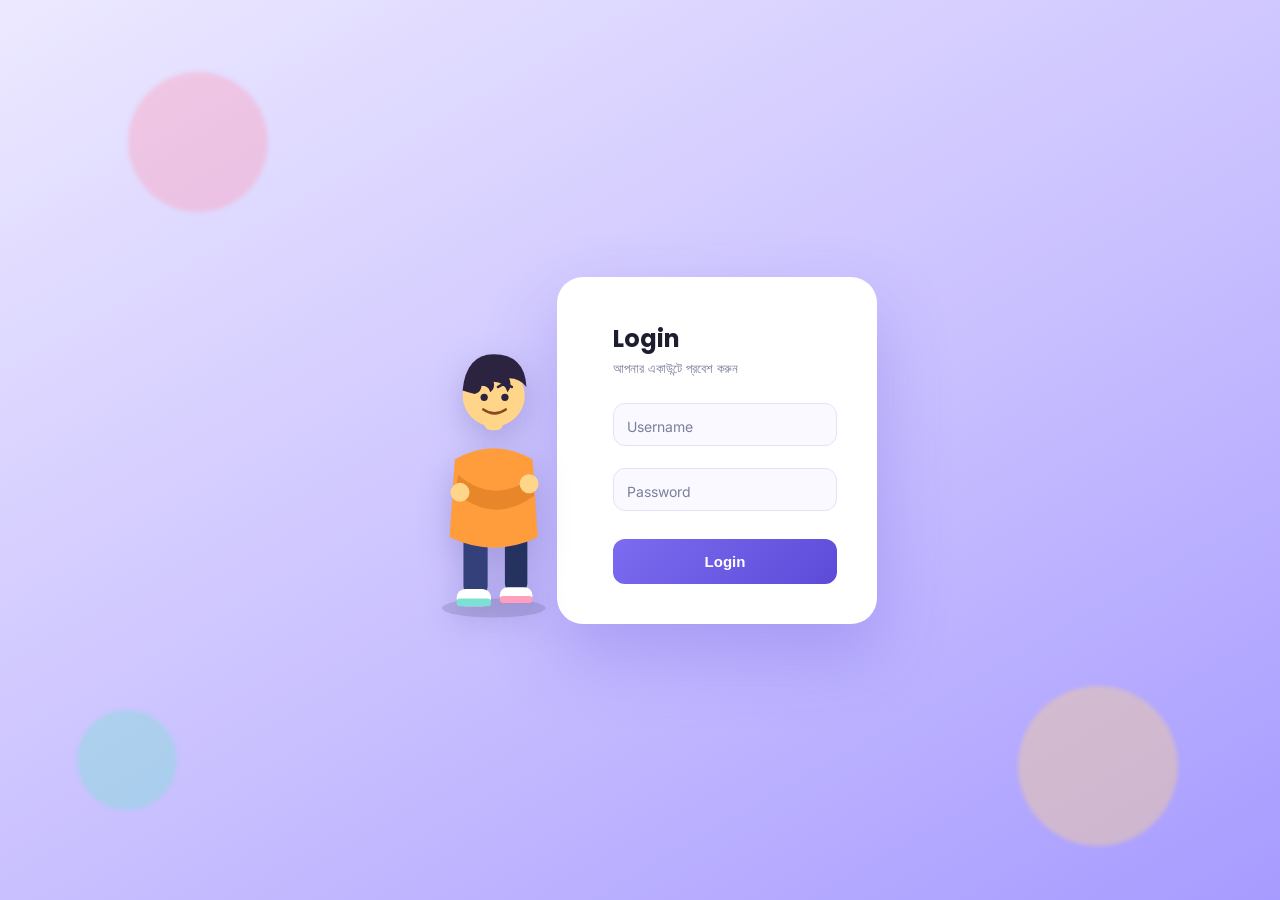
==== commit df807cbb: "RUN" ====
--- a/index.html
+++ b/index.html
@@ -16,39 +16,51 @@
 
     <div class="login-stage">
 
-        <!-- Character standing beside / reaching toward the form -->
-        <svg class="character" viewBox="0 0 200 300" xmlns="http://www.w3.org/2000/svg">
+        <!-- Character: standing, arms crossed, beside the card -->
+        <svg class="character" viewBox="0 0 220 340" xmlns="http://www.w3.org/2000/svg">
 
-            <ellipse cx="95" cy="285" rx="55" ry="10" fill="#0b0f2b" opacity="0.10"/>
+            <ellipse cx="105" cy="322" rx="60" ry="11" fill="#0b0f2b" opacity="0.12"/>
 
-            <!-- legs -->
-            <rect x="70" y="210" width="18" height="65" rx="9" fill="#3b3560"/>
-            <rect x="100" y="210" width="18" height="65" rx="9" fill="#3b3560"/>
-            <rect x="66" y="268" width="26" height="12" rx="6" fill="#1c1d2e"/>
-            <rect x="96" y="268" width="26" height="12" rx="6" fill="#1c1d2e"/>
+            <!-- back leg (slightly offset for depth) -->
+            <rect x="118" y="228" width="26" height="78" rx="13" fill="#25315e"/>
+            <rect x="112" y="298" width="38" height="18" rx="9" fill="#ffffff"/>
+            <rect x="112" y="308" width="38" height="8" rx="4" fill="#ff9fbb"/>
 
-            <!-- body -->
-            <rect x="58" y="140" width="72" height="80" rx="26" fill="#7c6cf0"/>
+            <!-- front leg -->
+            <rect x="70" y="228" width="28" height="82" rx="14" fill="#33407a"/>
+            <rect x="62" y="300" width="40" height="20" rx="10" fill="#ffffff"/>
+            <rect x="62" y="311" width="40" height="9" rx="4.5" fill="#7ce0d3"/>
 
-            <!-- reaching arm (toward the form on the right) -->
-            <g class="reach-arm">
-                <rect x="118" y="150" width="60" height="16" rx="8" fill="#7c6cf0"/>
-                <circle cx="182" cy="158" r="11" fill="#ffd58a"/>
-            </g>
+            <!-- torso / shirt -->
+            <path d="M60 150 q45 -26 90 0 l6 90 q-51 24 -102 0 z" fill="#ff9d3d"/>
 
-            <!-- other arm resting -->
-            <rect x="48" y="155" width="16" height="46" rx="8" fill="#6a59e0"/>
+            <!-- crossed arms -->
+            <path d="M64 168 q40 34 84 4 l4 20 q-46 34 -92 -4 z" fill="#e8862a"/>
+            <circle cx="146" cy="178" r="11" fill="#ffd58a"/>
+            <circle cx="66" cy="188" r="11" fill="#ffd58a"/>
+
+            <!-- neck -->
+            <rect x="94" y="96" width="22" height="20" rx="8" fill="#ffd58a"/>
 
             <!-- head -->
-            <circle cx="94" cy="112" r="34" fill="#ffd58a"/>
-            <path d="M64 108 q30 -24 60 0" stroke="#3a2c1a" stroke-width="5" fill="none" stroke-linecap="round"/>
-            <circle cx="84" cy="112" r="4.5" fill="#3a2c1a"/>
-            <circle cx="106" cy="112" r="4.5" fill="#3a2c1a"/>
-            <path d="M86 126 q8 6 16 0" stroke="#3a2c1a" stroke-width="3" fill="none" stroke-linecap="round"/>
+            <circle cx="105" cy="76" r="36" fill="#ffd58a"/>
+
+            <!-- hair -->
+            <path d="M69 70 q4 -42 36 -42 q36 0 38 38 q-8 -10 -20 -10 q4 10 -2 16 q-4 -12 -16 -12 q2 8 -4 12 q-2 -8 -10 -8 q0 8 -8 10 q-8 -2 -14 -4 z" fill="#2c2340"/>
+
+            <!-- face -->
+            <circle cx="94" cy="78" r="4.2" fill="#2c2340"/>
+            <circle cx="118" cy="78" r="4.2" fill="#2c2340"/>
+            <path d="M93 92 q13 9 26 0" stroke="#8a4a1e" stroke-width="3" fill="none" stroke-linecap="round"/>
+            <path d="M84 66 q8 -6 16 0" stroke="#2c2340" stroke-width="3" fill="none" stroke-linecap="round"/>
+            <path d="M110 66 q8 -6 16 0" stroke="#2c2340" stroke-width="3" fill="none" stroke-linecap="round"/>
 
         </svg>
 
         <div class="login-card">
+
+            <h1>Login</h1>
+            <p class="sub">আপনার একাউন্টে প্রবেশ করুন</p>
 
             <form id="loginForm">
 
--- a/style.css
+++ b/style.css
@@ -22,6 +22,8 @@
   padding:24px;
 }
 
+h1{ font-family:'Poppins', 'Noto Sans Bengali', sans-serif; }
+
 /* ===================================== */
 /* FLOATING BACKGROUND SHAPES */
 /* ===================================== */
@@ -29,27 +31,27 @@
 .shape{
   position:fixed;
   border-radius:50%;
-  opacity:0.45;
+  opacity:0.4;
   z-index:0;
   filter:blur(2px);
 }
 
 .shape-1{
-  width:130px; height:130px;
+  width:140px; height:140px;
   background:#ff9fbb;
-  top:10%; left:12%;
+  top:8%; left:10%;
   animation:drift1 9s ease-in-out infinite;
 }
 .shape-2{
-  width:90px; height:90px;
+  width:100px; height:100px;
   background:#7ce0d3;
-  bottom:12%; left:8%;
+  bottom:10%; left:6%;
   animation:drift2 11s ease-in-out infinite;
 }
 .shape-3{
-  width:150px; height:150px;
+  width:160px; height:160px;
   background:#ffd58a;
-  bottom:8%; right:10%;
+  bottom:6%; right:8%;
   animation:drift1 12s ease-in-out infinite reverse;
 }
 
@@ -80,28 +82,20 @@
 }
 
 .character{
-  width:170px;
+  width:190px;
   height:auto;
-  margin-right:-28px;
-  margin-bottom:34px;
-  animation:bob 3s ease-in-out infinite;
+  margin-right:-36px;
+  margin-bottom:0;
+  animation:bob 3.4s ease-in-out infinite;
   transform-origin:center bottom;
-  filter:drop-shadow(0 10px 14px rgba(60,50,140,0.25));
+  filter:drop-shadow(0 12px 16px rgba(60,50,140,0.25));
+  position:relative;
+  z-index:2;
 }
 
 @keyframes bob{
   0%,100%{ transform:translateY(0); }
-  50%{ transform:translateY(-6px); }
-}
-
-.reach-arm{
-  animation:reach 2.4s ease-in-out infinite;
-  transform-origin:118px 158px;
-}
-
-@keyframes reach{
-  0%,100%{ transform:rotate(0deg) translateX(0); }
-  50%{ transform:rotate(-4deg) translateX(4px); }
+  50%{ transform:translateY(-7px); }
 }
 
 /* ===================================== */
@@ -109,11 +103,25 @@
 /* ===================================== */
 
 .login-card{
+  position:relative;
+  z-index:1;
   background:#ffffff;
   border-radius:26px;
-  padding:44px 40px;
+  padding:44px 40px 40px 56px;
   width:320px;
   box-shadow:0 30px 70px rgba(92,75,216,0.28);
+}
+
+.login-card h1{
+  margin:0 0 4px 0;
+  font-size:24px;
+  color:var(--ink);
+}
+
+.sub{
+  margin:0 0 26px 0;
+  color:var(--muted);
+  font-size:13px;
 }
 
 .field{
@@ -186,11 +194,12 @@
   }
   .character{
     margin-right:0;
-    margin-bottom:-20px;
-    width:130px;
+    margin-bottom:-24px;
+    width:150px;
   }
   .login-card{
     width:100%;
     max-width:320px;
+    padding:40px 30px 34px 30px;
   }
 }
